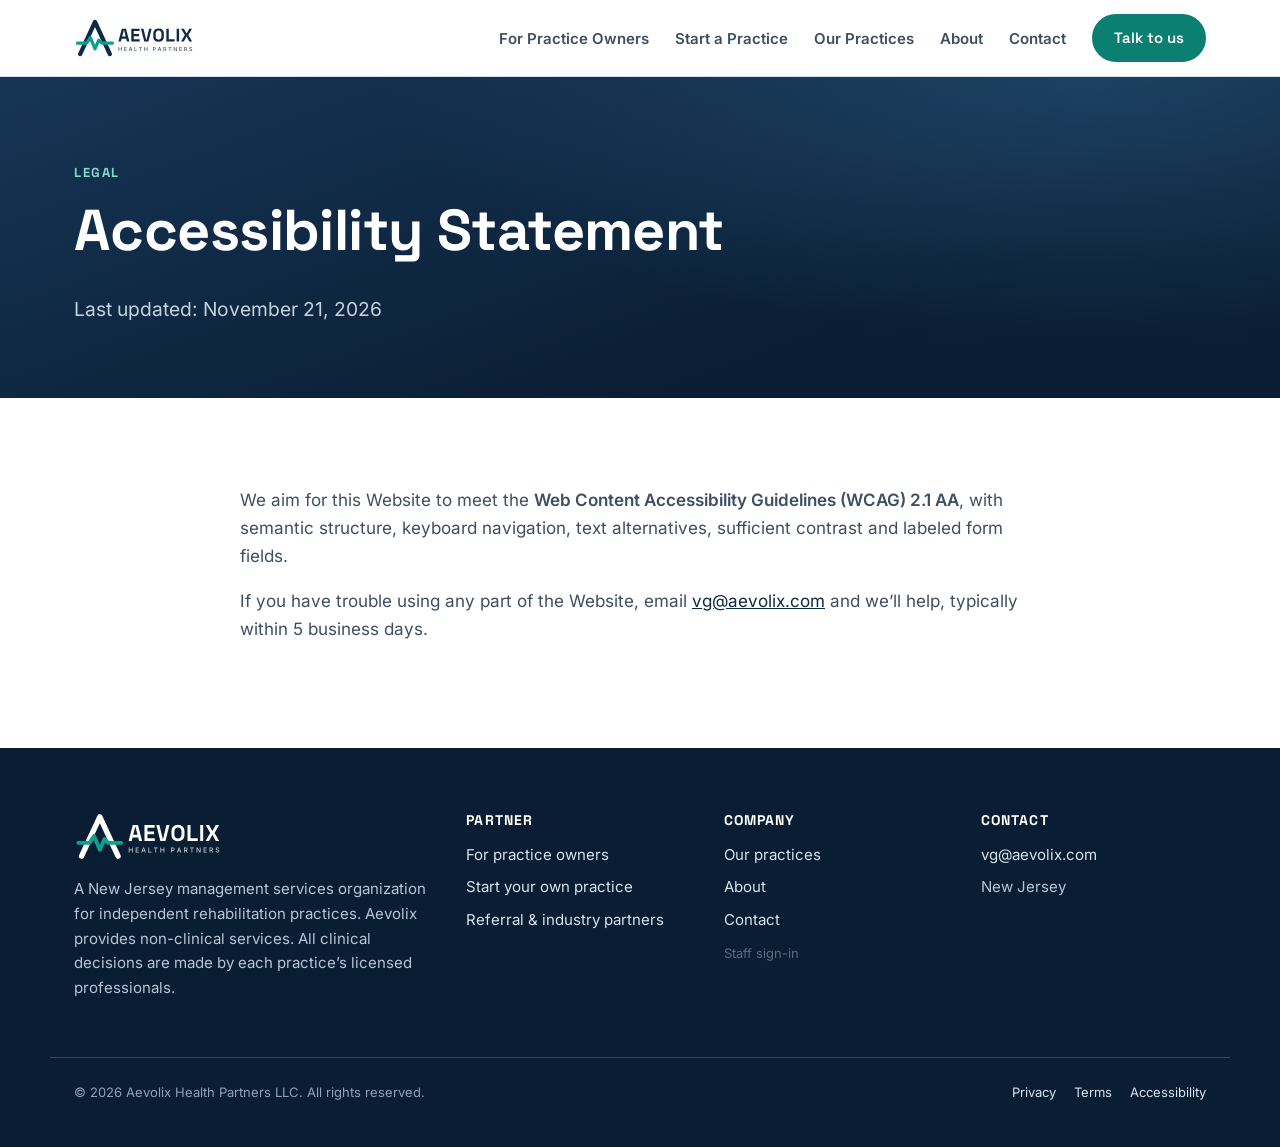
==== accessibility/index.html @ 6e906fc2 "Initial commit" ====
<!DOCTYPE html>
<html lang="en">
<head>
<meta charset="utf-8">
<meta name="viewport" content="width=device-width, initial-scale=1">
<title>Accessibility Statement — Aevolix Health Partners</title>
<meta name="description" content="Aevolix Health Partners&#x27; accessibility commitment.">
<link rel="canonical" href="https://www.aevolix.com/accessibility/">
<meta property="og:title" content="Accessibility Statement — Aevolix Health Partners">
<meta property="og:description" content="Aevolix Health Partners&#x27; accessibility commitment.">
<meta property="og:url" content="https://www.aevolix.com/accessibility/">
<meta property="og:type" content="website">
<meta property="og:image" content="https://www.aevolix.com/images/og-logo.png">
<meta name="theme-color" content="#0F2A44">
<link rel="icon" href="/images/favicon.svg" type="image/svg+xml">
<link rel="icon" href="/images/favicon.ico" sizes="any">
<link rel="apple-touch-icon" href="/images/apple-touch-icon.png">
<link rel="preload" href="/assets/fonts/SpaceGrotesk-700.woff2" as="font" type="font/woff2" crossorigin>
<link rel="preload" href="/assets/fonts/Inter-400.woff2" as="font" type="font/woff2" crossorigin>
<link rel="stylesheet" href="/assets/css/style.css">
</head>
<body>
<a class="skip-link" href="#main">Skip to Content</a>
<header class="site-header">
  <div class="container">
    <a class="logo" href="/"><img src="/images/aevolix-logo-horizontal-on-light.svg" alt="Aevolix Health Partners" width="122" height="40"></a>
    <button class="nav-toggle" aria-label="Open menu" aria-expanded="false"><span></span><span></span><span></span></button>
    <nav class="nav" aria-label="Main">
      <ul>
        <li><a href="/partner/">For Practice Owners</a></li>
        <li><a href="/start-a-practice/">Start a Practice</a></li>
        <li><a href="/practices/">Our Practices</a></li>
        <li><a href="/about/">About</a></li>
        <li><a href="/contact/">Contact</a></li>
        <li><a class="btn" href="/contact/">Talk to us</a></li>
      </ul>
    </nav>
  </div>
</header>
<main id="main">
<section class="hero page-hero"><div class="container"><span class="eyebrow">Legal</span><h1>Accessibility Statement</h1><p class="lead">Last updated: November 21, 2026</p></div></section>
<section class="section"><div class="container"><article class="prose">
<p>We aim for this Website to meet the <strong>Web Content Accessibility Guidelines (WCAG) 2.1 AA</strong>, with semantic structure, keyboard navigation, text alternatives, sufficient contrast and labeled form fields.</p>
<p>If you have trouble using any part of the Website, email <a href="mailto:vg@aevolix.com">vg@aevolix.com</a> and we’ll help, typically within 5 business days.</p>
</article></div></section>
</main>
<footer class="site-footer">
  <div class="container footer-grid">
    <div>
      <img src="/images/aevolix-logo-horizontal-on-dark.svg" alt="Aevolix Health Partners" width="150" height="49" style="margin-bottom:16px">
      <p>A New Jersey management services organization for independent rehabilitation practices. Aevolix provides non-clinical services. All clinical decisions are made by each practice’s licensed professionals.</p>
    </div>
    <div>
      <h4>Partner</h4>
      <ul>
        <li><a href="/partner/">For practice owners</a></li>
        <li><a href="/start-a-practice/">Start your own practice</a></li>
        <li><a href="/about/#referral-partners">Referral &amp; industry partners</a></li>
      </ul>
    </div>
    <div>
      <h4>Company</h4>
      <ul>
        <li><a href="/practices/">Our practices</a></li>
        <li><a href="/about/">About</a></li>
        <li><a href="/contact/">Contact</a></li>
        <li><a class="staff-link" href="https://aevolix.nimbleits.com">Staff sign-in</a></li>
      </ul>
    </div>
    <div>
      <h4>Contact</h4>
      <p><a href="mailto:vg@aevolix.com">vg@aevolix.com</a></p>
      <p>New Jersey</p>
    </div>
  </div>
  <div class="container copyright"><span>© <span data-year></span> Aevolix Health Partners LLC. All rights reserved.</span><ul class="legal-links"><li><a href="/privacy/">Privacy</a></li><li><a href="/terms/">Terms</a></li><li><a href="/accessibility/">Accessibility</a></li></ul></div>
</footer>
<script src="/assets/js/main.js"></script>
</body>
</html>
---- assets/css/style.css ----
/* Aevolix Health Partners — website styles (brand pack Nov 2026: navy leads, teal signals) */
@font-face{font-family:"Space Grotesk";font-weight:500;font-display:swap;src:url("/assets/fonts/SpaceGrotesk-500.woff2") format("woff2")}
@font-face{font-family:"Space Grotesk";font-weight:600;font-display:swap;src:url("/assets/fonts/SpaceGrotesk-600.woff2") format("woff2")}
@font-face{font-family:"Space Grotesk";font-weight:700;font-display:swap;src:url("/assets/fonts/SpaceGrotesk-700.woff2") format("woff2")}
@font-face{font-family:"Inter";font-weight:400;font-display:swap;src:url("/assets/fonts/Inter-400.woff2") format("woff2")}
@font-face{font-family:"Inter";font-weight:500;font-display:swap;src:url("/assets/fonts/Inter-500.woff2") format("woff2")}
@font-face{font-family:"Inter";font-weight:600;font-display:swap;src:url("/assets/fonts/Inter-600.woff2") format("woff2")}
:root {
  --ink: #0A1E33;        /* deepest navy: hero, footer */
  --green: #0F2A44;      /* Aevolix navy: headings */
  --green-2: #0B7F72;    /* deep teal: eyebrows, links on white */
  --sage: #0E9F8E;       /* pulse teal: large accents, icons */
  --sage-tint: #F6F8FA;  /* mist */
  --mint: #DDF3F0;       /* tint */
  --text: #3D4F61;       /* slate */
  --muted: #5B6B7B;
  --border: #D5DEE8;
  --white: #fff;
  --radius: 16px;
  --max: 1180px;
  --shadow: 0 10px 30px rgba(15, 42, 68, .08);
  --font-head: "Space Grotesk", system-ui, sans-serif;
  --font-body: "Inter", system-ui, sans-serif;
}

*, *::before, *::after { box-sizing: border-box; }
html { scroll-behavior: smooth; }
body { margin: 0; font-family: var(--font-body); font-size: 17px; line-height: 1.65; color: var(--text); background: var(--white); }
img { max-width: 100%; height: auto; display: block; }
a { color: var(--green); }
h1, h2, h3, h4 { font-family: var(--font-head); color: var(--green); line-height: 1.18; margin: 0 0 .5em; letter-spacing: -.01em; }
h1 { font-size: clamp(2.3rem, 4.6vw, 3.6rem); font-weight: 700; }
h2 { font-size: clamp(1.8rem, 3.2vw, 2.5rem); font-weight: 700; }
h3 { font-size: 1.25rem; font-weight: 700; }
h4 { font-size: 1.05rem; font-weight: 700; }
p { margin: 0 0 1em; }

.container { width: 100%; max-width: var(--max); margin: 0 auto; padding: 0 24px; }
.section { padding: 88px 0; }
.section--tint { background: var(--sage-tint); }
.section--dark { background: var(--ink); color: #d8e2ec; }
.section--dark h2, .section--dark h3 { color: var(--white); }
.center { text-align: center; }
.eyebrow { display: inline-block; font-family: var(--font-head); font-size: 13px; font-weight: 700; letter-spacing: .12em; text-transform: uppercase; color: var(--green-2); margin-bottom: 14px; }
.section--dark .eyebrow, .hero .eyebrow { color: var(--sage); }
.lead { font-size: 1.2rem; color: var(--muted); max-width: 720px; }
.center .lead { margin-left: auto; margin-right: auto; }
.section-head { margin-bottom: 48px; }

.skip-link { position: absolute; left: -999px; top: 8px; background: #000; color: #fff; padding: 8px 14px; z-index: 100; }
.skip-link:focus { left: 8px; }

/* Header */
.site-header { position: sticky; top: 0; z-index: 50; background: rgba(255,255,255,.97); border-bottom: 1px solid var(--border); }
.site-header .container { display: flex; align-items: center; justify-content: space-between; height: 76px; gap: 24px; }
.logo img { height: 52px; width: auto; }
.nav ul { list-style: none; display: flex; align-items: center; gap: 26px; margin: 0; padding: 0; }
.nav a { text-decoration: none; font-size: 15px; font-weight: 600; color: var(--text); }
.nav a:hover, .nav a[aria-current="page"] { color: var(--green); text-decoration: underline; text-underline-offset: 6px; }
.nav .btn { color: var(--white); text-decoration: none; padding: 10px 20px; }
.nav-toggle { display: none; background: none; border: 0; cursor: pointer; padding: 8px; }
.nav-toggle span { display: block; width: 24px; height: 2px; background: var(--green); margin: 5px 0; }
@media (max-width: 920px) {
  .nav-toggle { display: block; }
  .nav { position: absolute; top: 76px; left: 0; right: 0; background: var(--white); border-bottom: 1px solid var(--border); display: none; }
  .nav.open { display: block; }
  .nav ul { flex-direction: column; align-items: stretch; gap: 0; padding: 8px 24px 20px; }
  .nav li a { display: block; padding: 12px 0; font-size: 17px; }
  .nav .btn { margin-top: 8px; text-align: center; }
}

/* Buttons */
.btn { display: inline-block; font-family: var(--font-head); font-weight: 700; font-size: 15px; text-decoration: none; text-align: center;
  padding: 14px 28px; border-radius: 999px; border: 2px solid var(--green); cursor: pointer;
  background: var(--green); color: var(--white); transition: transform .15s ease, background .15s ease; }
.btn:hover { background: var(--ink); border-color: var(--ink); transform: translateY(-1px); }
.btn--light { background: var(--sage); border-color: var(--sage); color: var(--ink); }
.btn--light:hover { background: #0c8f80; border-color: #0c8f80; }
.btn--ghost { background: transparent; color: var(--green); }
.btn--ghost:hover { background: var(--green); color: var(--white); }
.hero .btn--ghost, .section--dark .btn--ghost, .cta-band .btn--ghost { color: var(--white); border-color: rgba(255,255,255,.5); }
.hero .btn--ghost:hover, .section--dark .btn--ghost:hover, .cta-band .btn--ghost:hover { background: var(--white); color: var(--ink); border-color: var(--white); }
.btn-row { display: flex; flex-wrap: wrap; gap: 14px; }
.center .btn-row { justify-content: center; }

/* Hero */
.hero { background: radial-gradient(1200px 500px at 85% -10%, #1d4466 0%, transparent 60%), linear-gradient(160deg, #163556 0%, var(--ink) 70%); color: #d8e2ec; padding: 96px 0 104px; overflow: hidden; }
.hero-grid { display: grid; grid-template-columns: 1.05fr 1fr; gap: 56px; align-items: center; }
.hero h1 { color: var(--white); }
.hero h1 em { font-style: normal; color: var(--sage); }
.hero .lead { color: #c5d3e0; margin-bottom: 32px; }
.hero-note { margin-top: 22px; font-size: 14px; color: #9fb3c7; }
.page-hero { padding: 80px 0 72px; }
.page-hero .lead { margin-bottom: 0; }
@media (max-width: 960px) { .hero-grid { grid-template-columns: 1fr; } .hero { padding: 64px 0 72px; } }

/* Dashboard illustration (pure CSS, sample figures) */
.mock { background: #fff; border-radius: 18px; box-shadow: 0 30px 80px rgba(0,0,0,.35); color: var(--text); font-size: 13px; overflow: hidden; }
.mock-bar { display: flex; align-items: center; gap: 8px; padding: 12px 16px; background: #f6f8fa; border-bottom: 1px solid var(--border); }
.mock-bar i { width: 10px; height: 10px; border-radius: 50%; background: #d5dee8; display: inline-block; }
.mock-bar b { margin-left: 10px; font-family: var(--font-head); color: var(--green); font-size: 13px; }
.mock-bar span { margin-left: auto; font-size: 11px; color: var(--muted); background: var(--white); border: 1px solid var(--border); border-radius: 999px; padding: 2px 10px; }
.mock-body { padding: 18px; display: grid; gap: 14px; }
.kpis { display: grid; grid-template-columns: repeat(3, 1fr); gap: 10px; }
.kpi { border: 1px solid var(--border); border-radius: 12px; padding: 10px 12px; }
.kpi small { display: block; color: var(--muted); font-size: 11px; }
.kpi strong { font-family: var(--font-head); font-size: 20px; color: var(--green); }
.kpi em { font-style: normal; font-size: 11px; color: #0B7F72; margin-left: 4px; }
.chart { border: 1px solid var(--border); border-radius: 12px; padding: 12px; }
.chart small { color: var(--muted); font-size: 11px; }
.bars { display: flex; align-items: flex-end; gap: 8px; height: 96px; margin-top: 8px; }
.bars div { flex: 1; background: linear-gradient(180deg, var(--green-2), var(--green)); border-radius: 4px 4px 0 0; }
.bars div:nth-child(even) { background: var(--sage); }
.rows { border: 1px solid var(--border); border-radius: 12px; }
.rows div { display: flex; justify-content: space-between; padding: 8px 12px; border-top: 1px solid var(--border); font-size: 12px; }
.rows div:first-child { border-top: 0; color: var(--muted); font-size: 11px; }
.pill { border-radius: 999px; padding: 1px 8px; font-size: 11px; background: var(--mint); color: var(--green); }
.pill--warn { background: #fdf0e1; color: #9a5b13; }
.mock-caption { text-align: center; font-size: 12px; color: #9fb3c7; margin-top: 12px; }

/* Trust strip */
.trust { background: var(--white); border-bottom: 1px solid var(--border); }
.trust ul { list-style: none; margin: 0; padding: 22px 0; display: flex; flex-wrap: wrap; justify-content: center; gap: 14px 40px; }
.trust li { font-family: var(--font-head); font-weight: 600; font-size: 15px; color: var(--green); display: flex; align-items: center; gap: 10px; }
.trust li::before { content: ""; width: 18px; height: 18px; border-radius: 50%; background: var(--sage) url("data:image/svg+xml,%3Csvg xmlns='http://www.w3.org/2000/svg' viewBox='0 0 20 20'%3E%3Cpath d='M5 10.5l3 3 7-7' fill='none' stroke='%230F2A44' stroke-width='2.4' stroke-linecap='round' stroke-linejoin='round'/%3E%3C/svg%3E") center/12px no-repeat; }

/* Grids & cards */
.grid { display: grid; gap: 24px; }
.grid-2 { grid-template-columns: repeat(2, 1fr); }
.grid-3 { grid-template-columns: repeat(3, 1fr); }
@media (max-width: 960px) { .grid-3 { grid-template-columns: 1fr 1fr; } }
@media (max-width: 680px) { .grid-2, .grid-3 { grid-template-columns: 1fr; } }
.card { background: var(--white); border: 1px solid var(--border); border-radius: var(--radius); padding: 30px; box-shadow: var(--shadow); }
.card p:last-child, .card ul:last-child { margin-bottom: 0; }
.card ul { padding-left: 20px; margin: 0 0 1em; }
.card li { margin: 6px 0; }
.icon { width: 48px; height: 48px; border-radius: 12px; background: var(--mint); display: grid; place-items: center; margin-bottom: 18px; }
.icon svg { width: 26px; height: 26px; stroke: var(--green); fill: none; stroke-width: 1.8; stroke-linecap: round; stroke-linejoin: round; }
.section--dark .card { background: #14304d; border-color: #28486a; box-shadow: none; color: #c9d6e3; }
.section--dark .icon { background: #28486a; }
.section--dark .icon svg { stroke: var(--sage); }
.audience .card { border-top: 4px solid var(--green); }
.audience .card h3 { font-size: 1.35rem; }
.card .more { display: inline-block; margin-top: 8px; font-weight: 700; text-decoration: none; }
.card .more::after { content: " →"; }

/* Split feature rows */
.split { display: grid; grid-template-columns: 1fr 1fr; gap: 64px; align-items: center; }
.split + .split { margin-top: 88px; }
.split--rev > :first-child { order: 2; }
@media (max-width: 900px) { .split { grid-template-columns: 1fr; gap: 32px; } .split--rev > :first-child { order: 0; } }
.checklist { list-style: none; padding: 0; margin: 0 0 1.4em; }
.checklist li { position: relative; padding-left: 32px; margin: 12px 0; }
.checklist li::before { content: ""; position: absolute; left: 0; top: 4px; width: 20px; height: 20px; border-radius: 50%; background: var(--mint) url("data:image/svg+xml,%3Csvg xmlns='http://www.w3.org/2000/svg' viewBox='0 0 20 20'%3E%3Cpath d='M5 10.5l3 3 7-7' fill='none' stroke='%230F2A44' stroke-width='2.4' stroke-linecap='round' stroke-linejoin='round'/%3E%3C/svg%3E") center/13px no-repeat; }
.section--dark .checklist li::before { background-color: #28486a; }
.panel { background: var(--sage-tint); border-radius: 20px; padding: 36px; }
.panel h3 { margin-bottom: 16px; }

/* Flow (BAA chain etc.) */
.flow { display: flex; flex-wrap: wrap; align-items: center; justify-content: center; gap: 12px; margin: 8px 0 0; }
.flow span { background: var(--white); border: 1px solid var(--border); border-radius: 12px; padding: 12px 18px; font-family: var(--font-head); font-weight: 700; color: var(--green); }
.flow b { color: var(--muted); font-weight: 400; }

/* Partner */
.partner { display: grid; grid-template-columns: auto 1fr; gap: 40px; align-items: center; background: var(--white); border: 1px solid var(--border); border-radius: 20px; padding: 40px; box-shadow: var(--shadow); }
.partner-mark { width: 120px; height: 120px; border-radius: 24px; background: var(--ink); color: var(--sage); display: grid; place-items: center; font-family: var(--font-head); font-weight: 800; font-size: 44px; }
@media (max-width: 700px) { .partner { grid-template-columns: 1fr; } }

/* Steps */
.steps { counter-reset: step; }
.steps .card { position: relative; padding-top: 64px; }
.steps .card::before { counter-increment: step; content: counter(step); position: absolute; top: 24px; left: 30px; width: 30px; height: 30px; border-radius: 50%; background: var(--green); color: var(--white); font-family: var(--font-head); font-weight: 700; display: grid; place-items: center; font-size: 14px; }

/* CTA band */
.cta-band { background: linear-gradient(135deg, var(--green) 0%, var(--ink) 100%); border-radius: 24px; padding: 56px; color: #d8e2ec; display: grid; grid-template-columns: 1.4fr auto; gap: 32px; align-items: center; }
.cta-band h2 { color: var(--white); margin-bottom: .3em; }
.cta-band p { margin: 0; }
@media (max-width: 800px) { .cta-band { grid-template-columns: 1fr; padding: 36px; } }

/* FAQ */
.faq { max-width: 860px; margin: 0 auto; }
.faq details { border-bottom: 1px solid var(--border); padding: 18px 0; }
.faq summary { cursor: pointer; font-family: var(--font-head); font-weight: 700; color: var(--green); font-size: 1.08rem; list-style: none; display: flex; justify-content: space-between; gap: 16px; }
.faq summary::-webkit-details-marker { display: none; }
.faq summary::after { content: "+"; font-size: 1.4rem; line-height: 1; transition: transform .2s; }
.faq details[open] summary::after { transform: rotate(45deg); }
.faq details p { margin: 12px 0 0; }

/* Contact */
.contact-grid { display: grid; grid-template-columns: 1fr 1.2fr; gap: 64px; align-items: start; }
.contact-details p { margin: 0 0 6px; }
.form { background: var(--white); border: 1px solid var(--border); border-radius: 20px; padding: 32px; box-shadow: var(--shadow); }
.form label { display: block; font-size: 14px; font-weight: 600; margin-bottom: 6px; }
.form .req { color: var(--muted); font-size: 12px; font-weight: 400; margin-left: 4px; }
.form .row { display: grid; grid-template-columns: 1fr 1fr; gap: 16px; }
.form .field { margin-bottom: 18px; }
.form input, .form textarea, .form select { width: 100%; font: inherit; color: var(--text); padding: 12px 14px; border: 1px solid #b8c5d3; border-radius: 10px; background: #fff; }
.form textarea { min-height: 130px; resize: vertical; }
.form input:focus, .form textarea:focus, .form select:focus { outline: 2px solid var(--green); outline-offset: 1px; }
.form .hp { position: absolute; left: -9999px; }
.form-note { font-size: 13px; color: var(--muted); margin: 4px 0 16px; }
.form-status { margin: 12px 0 0; font-weight: 600; }
@media (max-width: 860px) { .contact-grid { grid-template-columns: 1fr; gap: 32px; } .form .row { grid-template-columns: 1fr; } }

/* Footer */
.site-footer { background: var(--ink); color: #b6c6d6; padding: 64px 0 36px; font-size: 15px; }
.footer-grid { display: grid; grid-template-columns: 1.6fr 1fr 1fr 1fr; gap: 32px; }
.site-footer h4 { color: var(--white); font-size: 14px; letter-spacing: .08em; text-transform: uppercase; margin-bottom: 14px; }
.site-footer p { margin: 0 0 8px; }
.site-footer ul { list-style: none; margin: 0; padding: 0; }
.site-footer li { margin: 0 0 8px; }
.site-footer a { color: #d8e2ec; text-decoration: none; }
.site-footer a:hover { text-decoration: underline; }
.footer-brand { font-family: var(--font-head); font-size: 1.35rem; color: var(--white); font-weight: 700; margin-bottom: 10px; }
.copyright { margin-top: 48px; padding-top: 24px; border-top: 1px solid #28486a; font-size: 13px; color: #8ea3b8; display: flex; flex-wrap: wrap; justify-content: space-between; gap: 12px; }
@media (max-width: 860px) { .footer-grid { grid-template-columns: 1fr 1fr; } }
@media (max-width: 520px) { .footer-grid { grid-template-columns: 1fr; } }

/* About */
.about-grid { display: grid; grid-template-columns: 1.3fr 1fr; gap: 64px; align-items: start; }
@media (max-width: 860px) { .about-grid { grid-template-columns: 1fr; } }

/* Digital services page (legacy offers) */
.services { display: grid; grid-template-columns: repeat(3, 1fr); gap: 16px; align-items: start; }
.service { background: var(--green); color: var(--white); border-radius: 12px; }
.service summary { list-style: none; cursor: pointer; display: flex; justify-content: space-between; align-items: center; padding: 22px 22px; font-family: var(--font-head); font-weight: 600; }
.service summary::-webkit-details-marker { display: none; }
.service summary::after { content: "+"; font-size: 1.6rem; font-weight: 300; line-height: 1; transition: transform .2s; }
.service[open] summary::after { transform: rotate(45deg); }
.service ul { margin: 0; padding: 0 22px 22px 40px; font-size: 15px; }
.service li { margin: 5px 0; }
@media (max-width: 900px) { .services { grid-template-columns: 1fr 1fr; } }
@media (max-width: 600px) { .services { grid-template-columns: 1fr; } }
.offer img { border-radius: 12px; aspect-ratio: 4/3; object-fit: cover; width: 100%; margin-bottom: 18px; background: var(--mint); }
.offer .price { font-family: var(--font-head); font-weight: 700; color: var(--green); font-size: 1.15rem; margin-bottom: 10px; }
.offer .btn { margin-top: 8px; }
.quote { margin: 0; }
.quote blockquote { margin: 0 0 14px; font-size: 1.08rem; color: var(--green); }
.quote figcaption { font-size: 14px; color: var(--muted); }

.page-404 { min-height: 50vh; display: flex; flex-direction: column; justify-content: center; align-items: center; text-align: center; }
@media (max-width: 480px) { .kpi strong { font-size: 16px; } .kpi em { display: block; margin: 0; } .mock-body { padding: 12px; } }

/* Legal / prose pages */
.prose { max-width: 800px; margin: 0 auto; }
.prose h2 { font-size: 1.5rem; margin-top: 2em; }
.prose h3 { font-size: 1.12rem; margin-top: 1.6em; }
.prose ul, .prose ol { padding-left: 22px; }
.prose li { margin: 6px 0; }
.prose table { width: 100%; border-collapse: collapse; margin: 1em 0 1.5em; font-size: 15px; }
.prose th, .prose td { text-align: left; vertical-align: top; padding: 10px 12px; border-bottom: 1px solid var(--border); }
.prose th { background: var(--sage-tint); font-family: var(--font-head); color: var(--green); }
.prose .meta { color: var(--muted); font-size: 15px; }
.prose .callout { background: var(--sage-tint); border-left: 4px solid var(--green); border-radius: 8px; padding: 16px 20px; margin: 1.4em 0; }
.prose .toc { background: var(--white); border: 1px solid var(--border); border-radius: 12px; padding: 18px 24px; margin: 1.5em 0 2em; }
.prose .toc ol { margin: 0; }
.legal-links { list-style: none; display: flex; flex-wrap: wrap; gap: 8px 18px; margin: 0; padding: 0; }
@media (max-width: 600px) { .prose table, .prose thead, .prose tbody, .prose tr, .prose th, .prose td { display: block; } .prose th { border-bottom: 0; } }

/* Aevolix overrides */
.btn { background: #0B7F72; border-color: #0B7F72; }
.btn:hover { background: var(--green); border-color: var(--green); }
.btn--light { background: #0B7F72; border-color: #0B7F72; color: #fff; }
.btn--light:hover { background: #0c8f80; border-color: #0c8f80; color: #fff; }
.btn--ghost { background: transparent; color: var(--green); border-color: var(--green); }
.section--dark .eyebrow, .hero .eyebrow { color: #7FDCCF; }
.hero h1 em { color: #3fc4b3; }
.trust li::before { background-color: var(--mint); }
.logo img { height: 40px; }
.icon svg { stroke: #0B7F72; }
.section--dark .icon svg { stroke: #7FDCCF; }
.audience .card { border-top-color: var(--sage); }
.steps .card::before { background: #0B7F72; }
.staff-link { font-size: 13px !important; color: var(--muted) !important; }
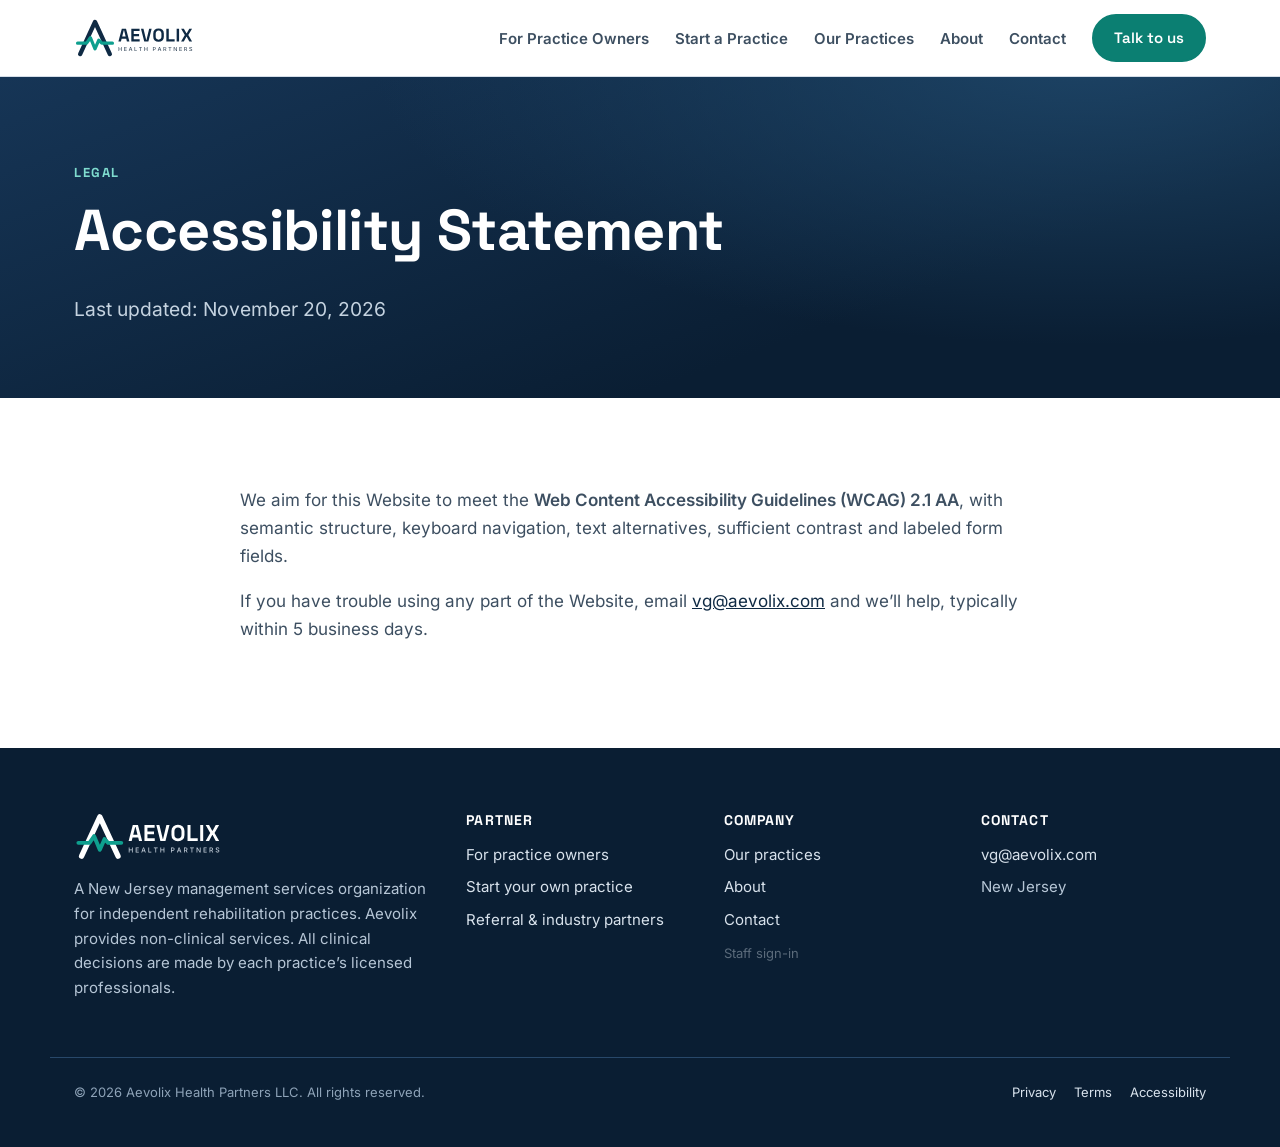
==== commit ed3e28a3: "legal updates" ====
--- a/accessibility/index.html
+++ b/accessibility/index.html
@@ -38,7 +38,7 @@
   </div>
 </header>
 <main id="main">
-<section class="hero page-hero"><div class="container"><span class="eyebrow">Legal</span><h1>Accessibility Statement</h1><p class="lead">Last updated: November 21, 2026</p></div></section>
+<section class="hero page-hero"><div class="container"><span class="eyebrow">Legal</span><h1>Accessibility Statement</h1><p class="lead">Last updated: November 20, 2026</p></div></section>
 <section class="section"><div class="container"><article class="prose">
 <p>We aim for this Website to meet the <strong>Web Content Accessibility Guidelines (WCAG) 2.1 AA</strong>, with semantic structure, keyboard navigation, text alternatives, sufficient contrast and labeled form fields.</p>
 <p>If you have trouble using any part of the Website, email <a href="mailto:vg@aevolix.com">vg@aevolix.com</a> and we’ll help, typically within 5 business days.</p>
